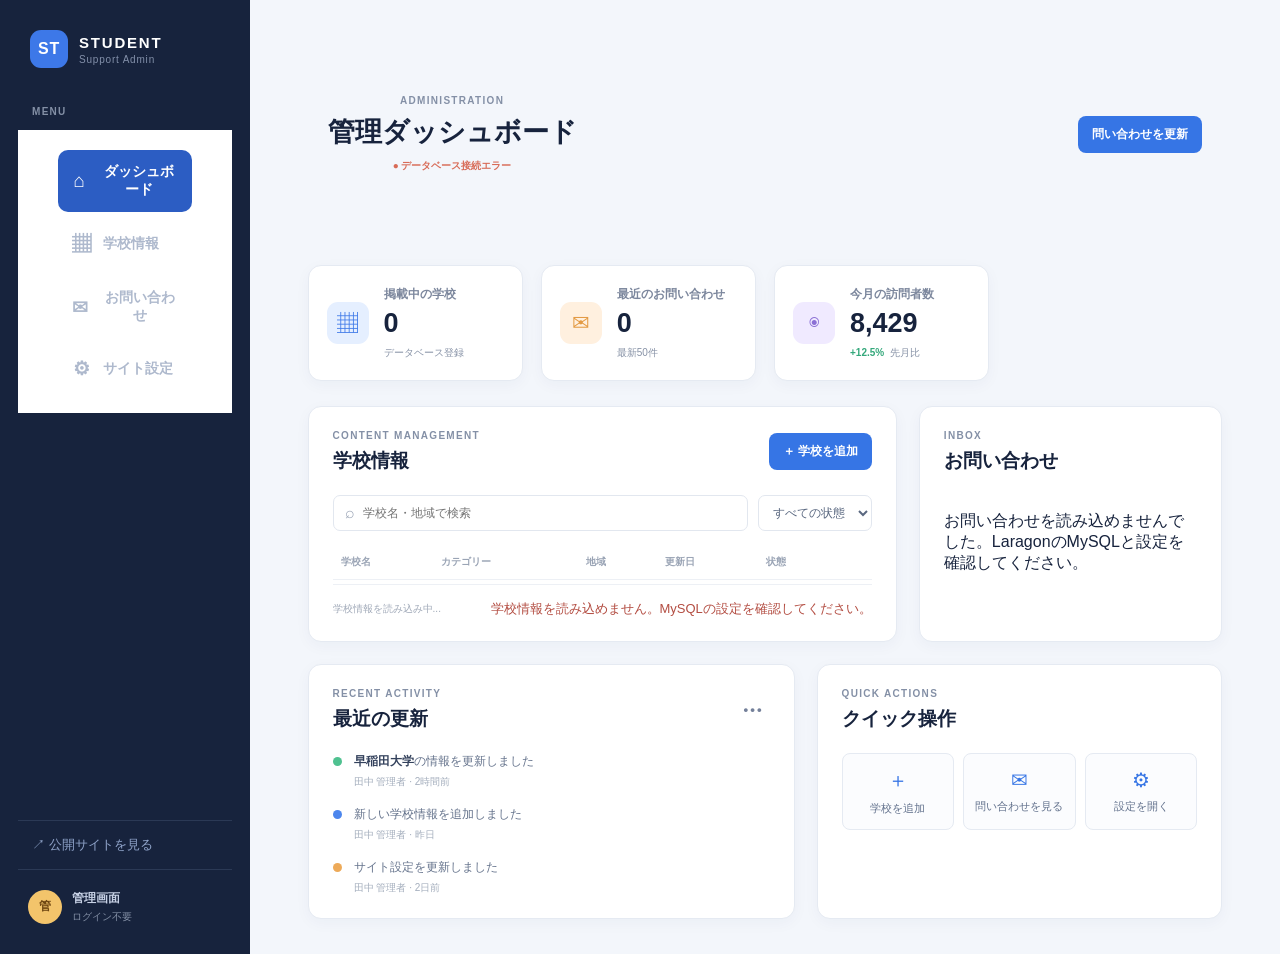
==== admin.html @ 2b529d3a "first commit" ====
<!DOCTYPE html>
<html lang="ja">
<head>
<meta charset="UTF-8">
<meta name="viewport" content="width=device-width, initial-scale=1.0">
<title>管理画面 | 留学生サポートサイト</title>
<link rel="stylesheet" href="style.css">
<link rel="stylesheet" href="admin-inbox.css">
</head>
<body class="admin-body">
<div class="admin-shell">
<aside class="admin-sidebar">
    <a class="admin-brand" href="index.html"><span class="admin-brand-mark">ST</span><span><strong>STUDENT</strong><small>Support Admin</small></span></a>
    <p class="admin-menu-label">MENU</p>
    <nav class="admin-menu" aria-label="管理メニュー">
        <a class="is-active" href="#dashboard"><span>⌂</span>ダッシュボード</a>
        <a href="#schools"><span>▦</span>学校情報</a>
        <a href="#messages"><span>✉</span>お問い合わせ</a>
        <a href="#settings"><span>⚙</span>サイト設定</a>
    </nav>
    <div class="admin-sidebar-bottom"><a href="index.html" class="admin-public-link">↗ 公開サイトを見る</a><div class="admin-user"><span class="admin-avatar">管</span><span><strong>管理画面</strong><small>ログイン不要</small></span></div></div>
</aside>
<main class="admin-main" id="dashboard">
    <header class="admin-topbar"><div><p class="admin-eyebrow">ADMINISTRATION</p><h1>管理ダッシュボード</h1><span id="connectionStatus" style="display:block;margin-top:9px;color:#a0a9b8;font-size:10px;font-weight:600">● データベース未接続</span></div><div class="admin-top-actions"><button id="refreshMessages" class="admin-primary-button" type="button">問い合わせを更新</button></div></header>
    <section class="admin-stats" aria-label="サイト概要">
        <article class="admin-stat-card"><span class="admin-stat-icon blue">▦</span><div><p>掲載中の学校</p><strong id="publishedSchoolCount">0</strong><small>データベース登録</small></div></article>
        <article class="admin-stat-card"><span class="admin-stat-icon orange">✉</span><div><p>最近のお問い合わせ</p><strong id="messageCount">0</strong><small>最新50件</small></div></article>
        <article class="admin-stat-card"><span class="admin-stat-icon purple">◉</span><div><p>今月の訪問者数</p><strong>8,429</strong><small><b>+12.5%</b> 先月比</small></div></article>
    </section>
    <section class="admin-content-grid">
        <article class="admin-panel admin-panel-wide" id="schools"><div class="admin-panel-heading"><div><p class="admin-eyebrow">CONTENT MANAGEMENT</p><h2>学校情報</h2></div><button id="addSchoolButton" class="admin-primary-button" type="button">＋ 学校を追加</button></div><div class="admin-toolbar"><label class="admin-search"><span>⌕</span><input id="schoolSearch" type="search" placeholder="学校名・地域で検索"></label><select id="schoolStatus" aria-label="公開状態"><option value="all">すべての状態</option><option value="published">公開中</option><option value="draft">下書き</option></select></div><div class="admin-table-wrap"><table class="admin-table"><thead><tr><th>学校名</th><th>カテゴリー</th><th>地域</th><th>更新日</th><th>状態</th><th></th></tr></thead><tbody id="schoolRows"></tbody></table></div><div class="admin-panel-footer"><span id="schoolRowsSummary">学校情報を読み込み中...</span><span id="schoolStatusMessage" role="status"></span></div></article>
        <article class="admin-panel" id="messages"><div class="admin-panel-heading"><div><p class="admin-eyebrow">INBOX</p><h2>お問い合わせ</h2></div></div><div id="adminMessages" class="admin-message-list" aria-live="polite"><p>読み込み中...</p></div></article>
    </section>
    <section class="admin-lower-grid"><article class="admin-panel"><div class="admin-panel-heading"><div><p class="admin-eyebrow">RECENT ACTIVITY</p><h2>最近の更新</h2></div><button class="admin-more" type="button" aria-label="最近の更新メニュー">•••</button></div><ul class="admin-activity-list"><li><span class="activity-dot green"></span><span><strong>早稲田大学</strong>の情報を更新しました<small>田中 管理者 · 2時間前</small></span></li><li><span class="activity-dot blue"></span><span>新しい学校情報を追加しました<small>田中 管理者 · 昨日</small></span></li><li><span class="activity-dot orange"></span><span>サイト設定を更新しました<small>田中 管理者 · 2日前</small></span></li></ul></article><article class="admin-panel admin-quick-panel" id="settings"><div class="admin-panel-heading"><div><p class="admin-eyebrow">QUICK ACTIONS</p><h2>クイック操作</h2></div></div><div class="admin-quick-actions"><button type="button" onclick="alert('学校情報の追加フォームを準備中です')"><span>＋</span>学校を追加</button><button type="button"><span>✉</span>問い合わせを見る</button><button type="button"><span>⚙</span>設定を開く</button></div></article></section>
</main>
</div>
<dialog id="schoolDialog" aria-labelledby="schoolDialogTitle">
    <form id="schoolForm" class="admin-school-form">
        <h2 id="schoolDialogTitle">学校を追加</h2>
        <input name="id" type="hidden">
        <label>学校名<input name="name" type="text" maxlength="200" required></label>
        <label>カテゴリー<select name="category" required><option value="大学">大学</option><option value="専門学校">専門学校</option></select></label>
        <label>地域<input name="region" type="text" maxlength="160" placeholder="例: 東京都新宿区" required></label>
        <label>公開状態<select name="status" required><option value="draft">下書き</option><option value="published">公開中</option></select></label>
        <p id="schoolFormStatus" role="status" aria-live="polite"></p>
        <div class="admin-school-form-actions"><button id="cancelSchoolButton" class="admin-school-cancel" type="button">キャンセル</button><button id="saveSchoolButton" class="admin-primary-button" type="submit">保存</button></div>
    </form>
</dialog>
<script>
const connectionStatus = document.getElementById('connectionStatus');
const schoolRows = document.getElementById('schoolRows');
const schoolDialog = document.getElementById('schoolDialog');
const schoolForm = document.getElementById('schoolForm');
const schoolFormStatus = document.getElementById('schoolFormStatus');
const searchInput = document.getElementById('schoolSearch');
const statusSelect = document.getElementById('schoolStatus');
let schools = [];

function formatSchoolDate(dateString) {
    return new Date(dateString.replace(' ', 'T')).toLocaleDateString('ja-JP');
}

function renderSchools() {
    const keyword = searchInput.value.trim().toLocaleLowerCase();
    const selectedStatus = statusSelect.value;
    const filteredSchools = schools.filter(school => {
        const matchesKeyword = `${school.name} ${school.category} ${school.region}`.toLocaleLowerCase().includes(keyword);
        return matchesKeyword && (selectedStatus === 'all' || school.status === selectedStatus);
    });

    schoolRows.replaceChildren();
    document.getElementById('publishedSchoolCount').textContent = schools.filter(school => school.status === 'published').length;
    document.getElementById('schoolRowsSummary').textContent = `全 ${schools.length} 件中 ${filteredSchools.length} 件を表示`;

    if (!filteredSchools.length) {
        const row = document.createElement('tr');
        const cell = document.createElement('td');
        cell.colSpan = 6;
        cell.textContent = schools.length ? '条件に一致する学校はありません。' : '学校情報がありません。「学校を追加」から登録してください。';
        row.append(cell);
        schoolRows.append(row);
        return;
    }

    filteredSchools.forEach(school => {
        const row = document.createElement('tr');
        const nameCell = document.createElement('td');
        const name = document.createElement('strong');
        name.textContent = school.name;
        const id = document.createElement('small');
        id.textContent = `ID: SCH-${String(school.id).padStart(4, '0')}`;
        nameCell.append(name, id);

        const categoryCell = document.createElement('td');
        categoryCell.textContent = school.category;
        const regionCell = document.createElement('td');
        regionCell.textContent = school.region;
        const updatedCell = document.createElement('td');
        updatedCell.textContent = formatSchoolDate(school.updated_at);
        const statusCell = document.createElement('td');
        const status = document.createElement('span');
        status.className = `admin-status ${school.status}`;
        status.textContent = school.status === 'published' ? '公開中' : '下書き';
        statusCell.append(status);

        const actionCell = document.createElement('td');
        const editButton = document.createElement('button');
        editButton.type = 'button';
        editButton.className = 'admin-school-edit';
        editButton.dataset.editSchool = school.id;
        editButton.textContent = '編集';
        editButton.setAttribute('aria-label', `${school.name}を編集`);
        actionCell.append(editButton);
        row.append(nameCell, categoryCell, regionCell, updatedCell, statusCell, actionCell);
        schoolRows.append(row);
    });
}

async function loadSchools() {
    document.getElementById('schoolStatusMessage').textContent = '';
    try {
        const response = await fetch('admin-schools.php', { cache: 'no-store' });
        const result = await response.json();
        if (!response.ok) throw new Error(result.error || '学校情報を読み込めませんでした');
        schools = result.schools;
        renderSchools();
        connectionStatus.textContent = '● データベース接続中';
        connectionStatus.style.color = '#2a9a6d';
    } catch (error) {
        document.getElementById('schoolStatusMessage').textContent = '学校情報を読み込めません。MySQLの設定を確認してください。';
        connectionStatus.textContent = '● データベース接続エラー';
        connectionStatus.style.color = '#d86b57';
    }
}

function openSchoolDialog(school = null) {
    schoolForm.reset();
    schoolForm.elements.id.value = school?.id ?? '';
    schoolForm.elements.name.value = school?.name ?? '';
    schoolForm.elements.category.value = school?.category ?? '大学';
    schoolForm.elements.region.value = school?.region ?? '';
    schoolForm.elements.status.value = school?.status ?? 'draft';
    document.getElementById('schoolDialogTitle').textContent = school ? '学校情報を編集' : '学校を追加';
    schoolFormStatus.textContent = '';
    schoolDialog.showModal();
    schoolForm.elements.name.focus();
}

document.getElementById('addSchoolButton').addEventListener('click', () => openSchoolDialog());
const quickAddSchoolButton = document.querySelector('.admin-quick-actions button');
quickAddSchoolButton.onclick = null;
quickAddSchoolButton.addEventListener('click', () => openSchoolDialog());
document.getElementById('cancelSchoolButton').addEventListener('click', () => schoolDialog.close());
schoolRows.addEventListener('click', event => {
    const editButton = event.target.closest('[data-edit-school]');
    if (!editButton) return;
    const school = schools.find(item => item.id === Number(editButton.dataset.editSchool));
    if (school) openSchoolDialog(school);
});
searchInput.addEventListener('input', renderSchools);
statusSelect.addEventListener('change', renderSchools);

schoolForm.addEventListener('submit', async event => {
    event.preventDefault();
    const saveButton = document.getElementById('saveSchoolButton');
    const formData = new FormData(schoolForm);
    const id = formData.get('id');
    const payload = Object.fromEntries(formData);
    delete payload.id;
    saveButton.disabled = true;
    schoolFormStatus.textContent = '保存中...';

    try {
        const response = await fetch(id ? `admin-schools.php?id=${encodeURIComponent(id)}` : 'admin-schools.php', {
            method: id ? 'PUT' : 'POST',
            headers: { 'Content-Type': 'application/json', Accept: 'application/json' },
            body: JSON.stringify(payload)
        });
        const result = await response.json();
        if (!response.ok) throw new Error(result.error || '保存できませんでした');
        schoolDialog.close();
        await loadSchools();
    } catch (error) {
        schoolFormStatus.textContent = error.message || '保存に失敗しました。入力内容を確認してください。';
    } finally {
        saveButton.disabled = false;
    }
});

async function loadMessages() {
    const messagesList = document.getElementById('adminMessages');
    messagesList.replaceChildren();
    const loading = document.createElement('p');
    loading.textContent = '読み込み中...';
    messagesList.append(loading);

    try {
        const response = await fetch('admin-messages.php', { headers: { Accept: 'application/json' }, cache: 'no-store' });
        const result = await response.json();
        if (!response.ok) throw new Error(result.error || '読み込みに失敗しました');
        const data = result.messages;
        connectionStatus.textContent = '● データベース接続中';
        connectionStatus.style.color = '#2a9a6d';
        document.getElementById('messageCount').textContent = data.length;
        messagesList.replaceChildren();
        if (!data.length) {
            const emptyMessage = document.createElement('p');
            emptyMessage.textContent = 'お問い合わせはまだありません。';
            messagesList.append(emptyMessage);
            return;
        }

        data.forEach(message => {
            const entry = document.createElement('article');
            entry.className = 'admin-inbox-entry';
            const heading = document.createElement('div');
            heading.className = 'admin-inbox-heading';
            const sender = document.createElement('strong');
            sender.textContent = message.name;
            const timestamp = document.createElement('time');
            timestamp.dateTime = message.created_at;
            timestamp.textContent = new Date(message.created_at).toLocaleString('ja-JP');
            const email = document.createElement('p');
            email.className = 'admin-inbox-email';
            email.textContent = message.email;
            const body = document.createElement('p');
            body.className = 'admin-inbox-body';
            body.textContent = message.message;
            heading.append(sender, timestamp);
            entry.append(heading, email, body);
            messagesList.append(entry);
        });
    } catch (error) {
        connectionStatus.textContent = '● データベース接続エラー';
        connectionStatus.style.color = '#d86b57';
        const errorMessage = document.createElement('p');
        errorMessage.textContent = 'お問い合わせを読み込めませんでした。LaragonのMySQLと設定を確認してください。';
        messagesList.replaceChildren();
        messagesList.append(errorMessage);
    }
}

async function initializeDashboard() {
    await loadMessages();
}

document.getElementById('refreshMessages').addEventListener('click', loadMessages);
initializeDashboard();

loadSchools();
</script>
</body>
</html>
---- style.css ----
/* ===== BODY ===== */

body{
    margin:0;
    font-family:'Segoe UI',sans-serif;

    background:linear-gradient(
        135deg,
        #2563eb,
        #22c55e
    );

    min-height:100vh;
}

/* ===== HEADER ===== */

header{
    text-align:center;
    padding:60px 20px;
    color:white;
}

header h1{
    font-size:55px;
    margin:0;
}

/* ===== NAV ===== */

nav{
    background:white;
    padding:20px;
    text-align:center;
}

nav a{
    color:#2563eb;
    text-decoration:none;
    margin:0 20px;
    font-size:22px;
    font-weight:bold;
}

/* ===== CONTAINER ===== */

.container{

    width:90%;

    margin:auto;

    padding:50px 0;

    display:grid;

    grid-template-columns:
    repeat(auto-fit,minmax(320px,1fr));

    gap:30px;
}

/* ===== CARD ===== */

.card{

    background:rgba(255,255,255,0.95);

    border-radius:25px;

    padding:30px;

    box-shadow:
    0 10px 30px rgba(0,0,0,0.15);

    transition:0.4s;

    animation:show 0.8s ease;
}

/* hover */

.card:hover{

    transform:
    translateY(-10px)
    scale(1.03);
}

/* ===== TITLE ===== */

.card h2{

    color:#2563eb;

    font-size:30px;

    margin-bottom:15px;
}

/* ===== TEXT ===== */

.card p{

    font-size:18px;

    color:#555;

    line-height:1.7;
}

/* ===== BUTTON ===== */

.btn{

    display:inline-block;

    margin-top:20px;

    padding:14px 24px;

    background:linear-gradient(
        to right,
        #2563eb,
        #22c55e
    );

    color:white;

    text-decoration:none;

    border-radius:12px;

    font-weight:bold;

    transition:0.3s;
}

.btn:hover{

    transform:scale(1.08);
}

/* ===== ANIMATION ===== */

@keyframes show{

    from{

        opacity:0;

        transform:translateY(40px);
    }

    to{

        opacity:1;

        transform:translateY(0);
    }
}

/* ===== MOBILE ===== */

@media(max-width:768px){

    header h1{
        font-size:38px;
    }

    nav a{

        display:block;

        margin:10px 0;
    }
}

/* ===== ADMIN ===== */
.admin-body{background:#f3f6fb;color:#17233d;font-family:'Segoe UI',sans-serif;}
.admin-shell{display:flex;min-height:100vh;}.admin-sidebar{width:250px;background:#17233d;color:#c7d1e5;display:flex;flex-direction:column;padding:30px 18px;box-sizing:border-box;flex-shrink:0;}.admin-brand{display:flex;align-items:center;gap:11px;color:#fff;text-decoration:none;padding:0 12px 38px;letter-spacing:.05em;}.admin-brand strong{display:block;font-size:15px;letter-spacing:.12em;}.admin-brand small{display:block;color:#8390aa;font-size:10px;letter-spacing:.08em;margin-top:3px;}.admin-brand-mark{display:grid;place-items:center;width:38px;height:38px;border-radius:11px;background:#3d78e8;font-weight:800;font-size:16px;}.admin-menu-label,.admin-eyebrow{color:#8490a6;font-size:10px;font-weight:700;letter-spacing:.13em;margin:0;}.admin-menu-label{padding:0 14px 13px;}.admin-menu{display:grid;gap:6px;}.admin-menu a{display:flex;align-items:center;gap:13px;padding:13px 14px;border-radius:10px;color:#aeb9cd;text-decoration:none;font-size:14px;transition:.2s;}.admin-menu a span{width:18px;font-size:19px;text-align:center;}.admin-menu a:hover,.admin-menu a.is-active{background:#2c5dc3;color:#fff;}.admin-sidebar-bottom{margin-top:auto;}.admin-public-link{display:block;padding:15px 14px;color:#8fa3c9;text-decoration:none;font-size:13px;border-top:1px solid #2b3955;}.admin-user{display:flex;align-items:center;gap:10px;padding:20px 10px 0;border-top:1px solid #2b3955;font-size:12px;}.admin-user strong,.admin-user small{display:block;}.admin-user small{color:#8490a6;margin-top:3px;}.admin-avatar{display:grid;place-items:center;width:34px;height:34px;border-radius:50%;background:#f3c46b;color:#6f4713;font-weight:700;}.admin-main{width:calc(100% - 250px);max-width:1500px;margin:0 auto;padding:35px 4.5%;box-sizing:border-box;}.admin-topbar{display:flex;justify-content:space-between;align-items:center;gap:20px;margin-bottom:32px;}.admin-topbar h1{font-size:27px;margin:8px 0 0;color:#17233d;}.admin-top-actions{display:flex;align-items:center;gap:18px;}.admin-icon-button,.admin-profile-button,.admin-more{border:0;background:transparent;color:#74809a;cursor:pointer;}.admin-icon-button{position:relative;font-size:21px;}.admin-icon-button i{position:absolute;width:6px;height:6px;background:#ef755f;border-radius:50%;right:-1px;top:1px;}.admin-profile-button{display:flex;align-items:center;gap:9px;font-size:13px;color:#40506c;}.admin-profile-button b{font-size:16px;font-weight:400;margin-left:4px;}.admin-avatar-small{width:32px;height:32px;}.admin-stats{display:grid;grid-template-columns:repeat(4,1fr);gap:18px;margin-bottom:25px;}.admin-stat-card,.admin-panel{background:#fff;border:1px solid #e5eaf2;border-radius:13px;box-shadow:0 4px 15px rgba(36,57,92,.04);}.admin-stat-card{display:flex;align-items:center;gap:15px;padding:20px 18px;}.admin-stat-card p{margin:0 0 6px;color:#7c879d;font-size:12px;font-weight:600;}.admin-stat-card strong{display:block;color:#17233d;font-size:27px;line-height:1.1;}.admin-stat-card small{display:block;color:#8792a6;font-size:10px;margin-top:7px;}.admin-stat-card small b{color:#34a87b;margin-right:3px;}.admin-stat-icon{display:grid;place-items:center;width:42px;height:42px;border-radius:11px;font-size:21px;}.admin-stat-icon.blue{background:#e5efff;color:#3d78e8;}.admin-stat-icon.green{background:#e1f7ed;color:#39a577;}.admin-stat-icon.orange{background:#fff0df;color:#e39a43;}.admin-stat-icon.purple{background:#f0eaff;color:#8b70d5;}.warning-text{color:#df8b48!important;}.admin-content-grid{display:grid;grid-template-columns:minmax(0,1.65fr) minmax(300px,.85fr);gap:22px;margin-bottom:22px;}.admin-lower-grid{display:grid;grid-template-columns:1.2fr 1fr;gap:22px;}.admin-panel{padding:23px 24px;}.admin-panel-heading{display:flex;align-items:center;justify-content:space-between;gap:15px;margin-bottom:21px;}.admin-panel h2{font-size:19px;margin:7px 0 0;color:#17233d;}.admin-primary-button{border:0;border-radius:8px;background:#3675e5;color:#fff;padding:10px 14px;font-size:12px;font-weight:700;cursor:pointer;}.admin-primary-button:hover{background:#285fc9;}.admin-text-link{color:#3675e5;text-decoration:none;font-size:12px;font-weight:700;white-space:nowrap;}.admin-toolbar{display:flex;gap:10px;margin-bottom:14px;}.admin-search{display:flex;align-items:center;gap:8px;flex:1;border:1px solid #e2e7ef;border-radius:7px;padding:0 11px;color:#9aa4b5;}.admin-search input{width:100%;border:0;outline:0;padding:10px 0;font:inherit;font-size:12px;color:#33415c;}.admin-toolbar select{border:1px solid #e2e7ef;border-radius:7px;color:#5a6880;background:#fff;padding:0 10px;font-size:12px;}.admin-table-wrap{overflow-x:auto;}.admin-table{width:100%;border-collapse:collapse;text-align:left;white-space:nowrap;}.admin-table th{padding:10px 8px;border-bottom:1px solid #edf0f5;color:#9aa4b5;font-size:10px;font-weight:600;}.admin-table td{padding:13px 8px;border-bottom:1px solid #f0f2f6;color:#74809a;font-size:11px;}.admin-table tr:last-child td{border-bottom:0;}.admin-table td strong,.admin-table td small{display:block;}.admin-table td strong{color:#33415c;font-size:12px;}.admin-table td small{color:#a5adbb;font-size:9px;margin-top:4px;}.admin-status{display:inline-block;padding:5px 8px;border-radius:20px;font-size:10px;font-weight:700;}.admin-status.published{background:#e4f7ed;color:#2a9a6d;}.admin-status.draft{background:#fff2df;color:#db923d;}.admin-panel-footer{display:flex;justify-content:space-between;align-items:center;border-top:1px solid #edf0f5;padding-top:15px;margin-top:4px;color:#a0a9b8;font-size:10px;}.admin-page-button{border:0;background:transparent;color:#7d899d;border-radius:5px;width:25px;height:25px;cursor:pointer;}.admin-page-button.is-current{background:#eaf1ff;color:#3675e5;font-weight:700;}.admin-message-list{display:grid;gap:4px;}.admin-message{position:relative;display:flex;align-items:center;gap:11px;width:100%;padding:12px 0;border:0;border-bottom:1px solid #f0f2f6;background:transparent;text-align:left;cursor:pointer;}.admin-message:last-child{border-bottom:0;}.admin-message-avatar{display:grid;place-items:center;width:34px;height:34px;border-radius:50%;font-size:10px;font-weight:700;flex-shrink:0;}.admin-message-avatar.coral{background:#ffe4de;color:#d16a55;}.admin-message-avatar.teal{background:#dff5f1;color:#349587;}.admin-message-avatar.gold{background:#fff0cd;color:#ba8b2d;}.admin-message strong,.admin-message small,.admin-message time{display:block;}.admin-message strong{color:#33415c;font-size:12px;}.admin-message small{color:#7f8a9d;font-size:10px;overflow:hidden;text-overflow:ellipsis;max-width:200px;margin:4px 0;}.admin-message time{color:#b1b8c4;font-size:9px;}.admin-message i{width:6px;height:6px;background:#ee765f;border-radius:50%;margin-left:auto;}.admin-message i.read{background:#dfe4eb;}.admin-activity-list{list-style:none;padding:0;margin:0;display:grid;gap:17px;}.admin-activity-list li{display:flex;gap:12px;align-items:flex-start;color:#65738c;font-size:12px;}.admin-activity-list strong{color:#33415c;}.admin-activity-list small{display:block;color:#a3adbc;font-size:10px;margin-top:5px;}.activity-dot{width:9px;height:9px;border-radius:50%;margin-top:4px;flex-shrink:0;}.activity-dot.green{background:#4fc190;}.activity-dot.blue{background:#4c86ed;}.activity-dot.orange{background:#edaa59;}.admin-quick-actions{display:grid;grid-template-columns:repeat(3,1fr);gap:9px;}.admin-quick-actions button{border:1px solid #e5eaf2;background:#fbfcfe;border-radius:8px;color:#63728d;padding:13px 7px;font-size:11px;cursor:pointer;}.admin-quick-actions button:hover{border-color:#8db0f3;color:#3675e5;background:#f4f7ff;}.admin-quick-actions span{display:block;color:#3675e5;font-size:20px;margin-bottom:7px;}.admin-more{font-weight:700;letter-spacing:2px;}@media(max-width:1000px){.admin-stats{grid-template-columns:repeat(2,1fr);}.admin-content-grid,.admin-lower-grid{grid-template-columns:1fr;}}@media(max-width:680px){.admin-sidebar{width:68px;padding:25px 9px;}.admin-brand{padding:0 5px 35px;}.admin-brand>span:last-child,.admin-menu-label,.admin-menu a:not(.is-active)::after,.admin-menu a{font-size:0;}.admin-menu a{justify-content:center;padding:13px 5px;}.admin-menu a span{font-size:19px;}.admin-sidebar-bottom{display:none;}.admin-main{width:calc(100% - 68px);padding:25px 16px;}.admin-topbar{align-items:flex-start;}.admin-topbar h1{font-size:21px;}.admin-eyebrow{font-size:9px;}.admin-profile-button span:not(.admin-avatar){display:none;}.admin-stats{gap:10px;}.admin-stat-card{padding:13px 10px;gap:9px;}.admin-stat-icon{width:34px;height:34px;font-size:17px;}.admin-stat-card p{font-size:10px;}.admin-stat-card strong{font-size:21px;}.admin-stat-card small{font-size:9px;}.admin-panel{padding:18px 14px;}.admin-panel-heading{align-items:flex-start;}.admin-table th:nth-child(3),.admin-table td:nth-child(3),.admin-table th:nth-child(4),.admin-table td:nth-child(4){display:none;}.admin-quick-actions{grid-template-columns:1fr;}}
---- admin-inbox.css ----
.admin-inbox-entry {
    padding: 15px 0;
    border-bottom: 1px solid #e8ecf2;
}

.admin-inbox-entry:first-child {
    padding-top: 0;
}

.admin-inbox-heading {
    display: flex;
    flex-wrap: wrap;
    justify-content: space-between;
    gap: 6px 12px;
    color: #263550;
}

.admin-inbox-heading time,
.admin-inbox-email {
    color: #78849a;
    font-size: 12px;
}

.admin-inbox-email,
.admin-inbox-body {
    overflow-wrap: anywhere;
}

.admin-inbox-body {
    margin: 9px 0 0;
    white-space: pre-wrap;
    color: #35425a;
    font-size: 13px;
    line-height: 1.6;
}

#schoolDialog {
    width: min(480px, calc(100vw - 32px));
    max-height: calc(100vh - 32px);
    padding: 0;
    border: 0;
    border-radius: 8px;
    color: #17233d;
    box-shadow: 0 20px 70px #17233d33;
}

#schoolDialog::backdrop {
    background: #17233d80;
}

.admin-school-form {
    display: grid;
    gap: 16px;
    padding: 26px;
}

.admin-school-form h2 {
    margin: 0 0 4px;
    font-size: 21px;
}

.admin-school-form label {
    display: grid;
    gap: 7px;
    color: #526079;
    font-size: 13px;
}

.admin-school-form input,
.admin-school-form select {
    width: 100%;
    box-sizing: border-box;
    padding: 11px 12px;
    border: 1px solid #d8deea;
    border-radius: 5px;
    background: #fff;
    color: #17233d;
    font: inherit;
}

.admin-school-form-actions {
    display: flex;
    justify-content: flex-end;
    gap: 10px;
}

.admin-school-cancel,
.admin-school-edit {
    padding: 9px 12px;
    border: 1px solid #d8deea;
    border-radius: 5px;
    background: #fff;
    color: #40506b;
    cursor: pointer;
    font: inherit;
}

.admin-school-edit {
    padding: 6px 9px;
    font-size: 12px;
}

#schoolFormStatus,
#schoolStatusMessage {
    color: #b34d42;
    font-size: 13px;
}
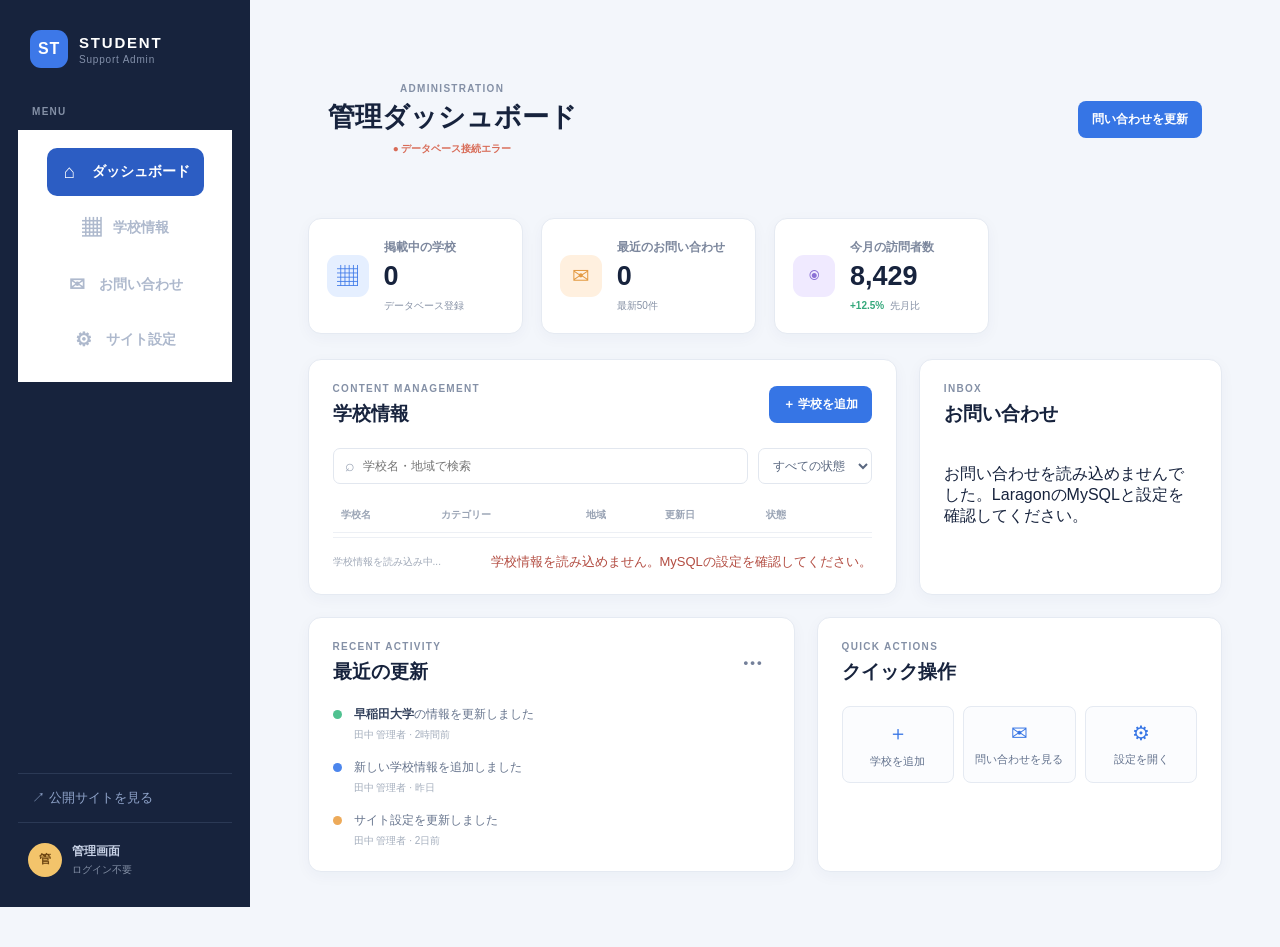
==== commit 8b320f82: "Update university and school listings Co-authored-by: Copilot <223556219+Copilot@users.noreply.githu" ====
--- a/admin.html
+++ b/admin.html
@@ -41,6 +41,15 @@
         <label>学校名<input name="name" type="text" maxlength="200" required></label>
         <label>カテゴリー<select name="category" required><option value="大学">大学</option><option value="専門学校">専門学校</option></select></label>
         <label>地域<input name="region" type="text" maxlength="160" placeholder="例: 東京都新宿区" required></label>
+        <fieldset class="admin-school-details">
+            <legend>学校の詳細情報（公開ページに表示）</legend>
+            <label>紹介文<input name="description" type="text" maxlength="500" placeholder="例: 日本トップレベル大学"></label>
+            <label>日本語要件<input name="jlpt_requirement" type="text" maxlength="120" placeholder="例: N1推奨"></label>
+            <label>EJU要件<input name="eju_requirement" type="text" maxlength="160" placeholder="例: EJU高得点必要"></label>
+            <label>英語要件<input name="english_requirement" type="text" maxlength="160" placeholder="例: 英語力必要"></label>
+            <label>学費<input name="tuition" type="text" maxlength="160" placeholder="例: 約54万円"></label>
+            <label>公式サイト<input name="website_url" type="url" maxlength="2048" placeholder="https://example.ac.jp/"></label>
+        </fieldset>
         <label>公開状態<select name="status" required><option value="draft">下書き</option><option value="published">公開中</option></select></label>
         <p id="schoolFormStatus" role="status" aria-live="polite"></p>
         <div class="admin-school-form-actions"><button id="cancelSchoolButton" class="admin-school-cancel" type="button">キャンセル</button><button id="saveSchoolButton" class="admin-primary-button" type="submit">保存</button></div>
@@ -139,6 +148,12 @@
     schoolForm.elements.name.value = school?.name ?? '';
     schoolForm.elements.category.value = school?.category ?? '大学';
     schoolForm.elements.region.value = school?.region ?? '';
+    schoolForm.elements.description.value = school?.description ?? '';
+    schoolForm.elements.jlpt_requirement.value = school?.jlpt_requirement ?? '';
+    schoolForm.elements.eju_requirement.value = school?.eju_requirement ?? '';
+    schoolForm.elements.english_requirement.value = school?.english_requirement ?? '';
+    schoolForm.elements.tuition.value = school?.tuition ?? '';
+    schoolForm.elements.website_url.value = school?.website_url ?? '';
     schoolForm.elements.status.value = school?.status ?? 'draft';
     document.getElementById('schoolDialogTitle').textContent = school ? '学校情報を編集' : '学校を追加';
     schoolFormStatus.textContent = '';
--- a/style.css
+++ b/style.css
@@ -1,4 +1,8 @@
 /* ===== BODY ===== */
+
+*, *::before, *::after {
+    box-sizing: border-box;
+}
 
 body{
     margin:0;
@@ -11,44 +15,85 @@
     );
 
     min-height:100vh;
+    padding-bottom:40px;
 }
 
 /* ===== HEADER ===== */
 
 header{
     text-align:center;
-    padding:60px 20px;
+    padding:48px 20px 30px;
     color:white;
 }
 
 header h1{
     font-size:55px;
     margin:0;
+    line-height:1.15;
 }
 
 /* ===== NAV ===== */
 
 nav{
     background:white;
-    padding:20px;
+    padding:18px 20px;
     text-align:center;
+    display:flex;
+    justify-content:center;
+    flex-wrap:wrap;
+    gap:10px 18px;
 }
 
 nav a{
     color:#2563eb;
     text-decoration:none;
-    margin:0 20px;
     font-size:22px;
     font-weight:bold;
+    display:inline-flex;
+    align-items:center;
+    justify-content:center;
+    padding:6px 10px;
+    border-radius:10px;
+    transition:background 0.2s ease, transform 0.2s ease;
+}
+
+nav a:hover{
+    background:#eff6ff;
+    transform:translateY(-1px);
+}
+
+.lang-switcher {
+    display:flex;
+    justify-content:center;
+    gap:10px;
+    margin-bottom:18px;
+}
+
+.lang-btn {
+    border:1px solid rgba(255,255,255,0.7);
+    background:rgba(255,255,255,0.12);
+    color:#fff;
+    padding:8px 14px;
+    border-radius:999px;
+    cursor:pointer;
+    font-size:14px;
+    font-weight:700;
+    transition:0.2s ease;
+}
+
+.lang-btn:hover,
+.lang-btn.is-active {
+    background:#fff;
+    color:#2563eb;
 }
 
 /* ===== CONTAINER ===== */
 
 .container{
 
-    width:90%;
-
-    margin:auto;
+    width:min(90%, 1200px);
+
+    margin:0 auto;
 
     padding:50px 0;
 
@@ -76,6 +121,7 @@
     transition:0.4s;
 
     animation:show 0.8s ease;
+    min-height:100%;
 }
 
 /* hover */
@@ -113,7 +159,9 @@
 
 .btn{
 
-    display:inline-block;
+    display:inline-flex;
+    align-items:center;
+    justify-content:center;
 
     margin-top:20px;
 
@@ -141,6 +189,71 @@
     transform:scale(1.08);
 }
 
+.chat-card {
+    max-width: 900px;
+    margin: 0 auto;
+}
+
+.chat-box {
+    background: #f8fafc;
+    border: 1px solid #dbeafe;
+    border-radius: 16px;
+    padding: 18px;
+    min-height: 180px;
+    max-height: 260px;
+    overflow-y: auto;
+    margin-top: 18px;
+    display: flex;
+    flex-direction: column;
+    gap: 12px;
+}
+
+.chat-message {
+    max-width: 80%;
+    padding: 12px 14px;
+    border-radius: 14px;
+    line-height: 1.6;
+    font-size: 16px;
+}
+
+.chat-message.bot {
+    background: #e0f2fe;
+    color: #0f172a;
+    align-self: flex-start;
+}
+
+.chat-message.user {
+    background: #dbeafe;
+    color: #1e3a8a;
+    align-self: flex-end;
+}
+
+.chat-input-wrap {
+    display: flex;
+    gap: 12px;
+    margin-top: 16px;
+}
+
+.chat-input-wrap input {
+    flex: 1;
+    border: 1px solid #cbd5e1;
+    border-radius: 12px;
+    padding: 14px 16px;
+    font-size: 16px;
+    outline: none;
+}
+
+.chat-input-wrap button {
+    background: linear-gradient(to right, #2563eb, #22c55e);
+    color: white;
+    border: none;
+    border-radius: 12px;
+    padding: 14px 22px;
+    font-size: 16px;
+    font-weight: bold;
+    cursor: pointer;
+}
+
 /* ===== ANIMATION ===== */
 
 @keyframes show{
@@ -168,12 +281,170 @@
         font-size:38px;
     }
 
+    nav{
+        padding:14px 12px;
+    }
+
     nav a{
+        font-size:18px;
 
         display:block;
 
         margin:10px 0;
     }
+}
+
+/* ===== JOB LISTINGS ===== */
+.jobs-page{width:min(1100px,92%);margin:0 auto;padding:42px 0 60px;}
+.jobs-intro{max-width:720px;margin:0 auto 30px;color:#fff;text-align:center;}
+.jobs-intro .jobs-eyebrow{margin:0 0 8px;font-size:12px;font-weight:700;letter-spacing:.12em;}
+.jobs-intro h2{margin:0 0 12px;font-size:30px;}
+.jobs-intro>p:last-child{margin:0;font-size:16px;line-height:1.7;}
+.jobs-grid{display:grid;grid-template-columns:repeat(auto-fit,minmax(min(100%,390px),1fr));gap:20px;}
+.job-card{display:flex;flex-direction:column;padding:24px;background:#fff;border-radius:8px;box-shadow:0 8px 24px rgba(0,0,0,.12);animation:show .6s ease both;}
+.job-card-heading{display:flex;align-items:center;gap:14px;padding-bottom:18px;border-bottom:1px solid #e5eaf0;}
+.job-icon{display:grid;place-items:center;flex:0 0 52px;height:52px;border-radius:8px;background:#edf5ff;font-size:27px;}
+.job-category{margin:0 0 4px;color:#16814c;font-size:13px;font-weight:700;}
+.job-card h3{margin:0;color:#17365b;font-size:23px;}
+.job-details{display:grid;grid-template-columns:repeat(2,minmax(0,1fr));gap:0 18px;margin:10px 0 0;}
+.job-details>div{padding:12px 0;border-bottom:1px solid #edf0f4;}
+.job-details dt{margin-bottom:4px;color:#657386;font-size:12px;font-weight:700;}
+.job-details dd{margin:0;color:#202b38;font-size:15px;font-weight:600;line-height:1.5;}
+.job-details .job-description{grid-column:1/-1;}
+.job-details .job-description dd{font-weight:400;}
+.job-student-note{margin:16px 0 0;color:#16814c;font-size:14px;font-weight:700;}
+.job-apply-link{display:flex;justify-content:space-between;align-items:center;gap:12px;margin-top:16px;padding:13px 16px;border-radius:6px;background:#1769aa;color:#fff;text-decoration:none;font-weight:700;transition:background .2s ease;}
+.job-apply-link:hover{background:#125184;}
+.job-apply-link span{font-size:20px;}
+.work-permission-note{margin-top:26px;padding:20px 22px;border-left:4px solid #e2a72e;background:#fff;color:#344253;}
+.work-permission-note h2{margin:0 0 8px;color:#17365b;font-size:18px;}
+.work-permission-note ul{display:grid;gap:8px;margin:14px 0;padding-left:22px;font-size:14px;line-height:1.7;}
+.work-permission-note li::marker{color:#16814c;}
+.work-permission-note p{margin:10px 0 0;font-size:14px;line-height:1.8;}
+@media(max-width:520px){
+    .jobs-page{padding-top:30px;}
+    .jobs-intro h2{font-size:25px;}
+    .job-card{padding:19px;}
+    .job-details{column-gap:12px;}
+    .job-details dd{font-size:14px;}
+}
+
+/* ===== TRANSPORTATION ===== */
+.transport-page{width:min(1100px,92%);margin:0 auto;padding:42px 0 60px;}
+.transport-intro{max-width:760px;margin:0 auto 30px;color:#fff;text-align:center;}
+.transport-eyebrow{margin:0 0 8px;color:#4dd39b;font-size:12px;font-weight:700;letter-spacing:.12em;}
+.transport-intro .transport-eyebrow{color:#e1fff2;}
+.transport-intro h2{margin:0 0 12px;font-size:30px;}
+.transport-intro>p:last-child,.route-search>div>p:last-child{margin:0;font-size:15px;line-height:1.7;}
+.transport-grid{display:grid;grid-template-columns:repeat(auto-fit,minmax(min(100%,300px),1fr));gap:16px;}
+.transport-card{display:flex;flex-direction:column;padding:22px;background:#fff;border-top:4px solid #26a879;border-radius:6px;box-shadow:0 8px 24px rgba(0,0,0,.12);animation:show .6s ease both;}
+.transport-icon{font-size:27px;}
+.transport-card h3{margin:10px 0 8px;color:#17365b;font-size:21px;}
+.transport-card p{margin:0 0 16px;color:#4d5a68;font-size:14px;line-height:1.75;}
+.transport-card>a,.transport-link-row a,.official-transport-guide>a{margin-top:auto;color:#126b50;font-size:14px;font-weight:700;text-decoration:none;line-height:1.6;}
+.transport-card>a:hover,.transport-link-row a:hover,.official-transport-guide>a:hover{text-decoration:underline;}
+.transport-link-row{display:flex;flex-wrap:wrap;gap:8px 18px;margin-top:auto;}
+.route-search{display:grid;grid-template-columns:minmax(0,1fr) minmax(300px,1.1fr);align-items:center;gap:28px;margin-top:28px;padding:26px;background:#fff;border-radius:6px;box-shadow:0 8px 24px rgba(0,0,0,.12);}
+.route-search h2{margin:0 0 8px;color:#17365b;font-size:24px;}
+.route-search form{display:grid;grid-template-columns:1fr 1fr;gap:10px 12px;align-items:end;}
+.route-search label{color:#344253;font-size:13px;font-weight:700;}
+.route-search select{width:100%;min-width:0;padding:11px 12px;border:1px solid #c8d2dc;border-radius:4px;background:#fff;color:#202b38;font:inherit;}
+.route-search button{grid-column:1/-1;display:flex;justify-content:space-between;align-items:center;gap:12px;margin-top:4px;padding:13px 16px;border:0;border-radius:4px;background:#1769aa;color:#fff;font:inherit;font-weight:700;cursor:pointer;}
+.route-search button:hover{background:#125184;}
+.route-search button span{font-size:18px;}
+.official-transport-guide{margin-top:20px;padding:20px 22px;border-left:4px solid #e2a72e;background:#fff;color:#344253;}
+.official-transport-guide h2{margin:0 0 8px;color:#17365b;font-size:18px;}
+.official-transport-guide p{margin:0 0 10px;font-size:14px;line-height:1.8;}
+@media(max-width:700px){
+    .transport-page{padding-top:30px;}
+    .transport-intro h2{font-size:25px;}
+    .route-search{grid-template-columns:1fr;gap:20px;padding:20px;}
+}
+
+/* ===== HOSPITAL INFORMATION ===== */
+.hospital-page{width:min(1100px,92%);margin:0 auto;padding:42px 0 60px;}
+.hospital-intro{max-width:760px;margin:0 auto 30px;color:#fff;text-align:center;}
+.hospital-eyebrow{margin:0 0 8px;color:#e1fff2;font-size:12px;font-weight:700;letter-spacing:.12em;}
+.hospital-intro h2{margin:0 0 12px;font-size:30px;}
+.hospital-intro>p:last-child{margin:0;font-size:15px;line-height:1.7;}
+.hospital-grid{display:grid;grid-template-columns:repeat(auto-fit,minmax(min(100%,310px),1fr));gap:16px;}
+.hospital-card{display:flex;flex-direction:column;padding:22px;background:#fff;border-top:4px solid #26a879;border-radius:6px;box-shadow:0 8px 24px rgba(0,0,0,.12);animation:show .6s ease both;}
+.hospital-icon{font-size:27px;}
+.hospital-card h3{margin:10px 0 8px;color:#17365b;font-size:21px;}
+.hospital-card p{margin:0 0 14px;color:#4d5a68;font-size:14px;line-height:1.75;}
+.hospital-card>a,.hospital-links a{margin-top:auto;color:#126b50;font-size:14px;font-weight:700;text-decoration:none;line-height:1.6;}
+.hospital-card>a:hover,.hospital-links a:hover{text-decoration:underline;}
+.hospital-links{display:flex;flex-direction:column;gap:8px;margin-top:auto;}
+.hospital-update-note{margin:14px 0 0!important;padding-top:10px;border-top:1px solid #e5eaf0;color:#657386!important;font-size:12px!important;}
+.hospital-language-list{display:flex;flex-wrap:wrap;gap:6px;margin:0 0 14px;padding:0;list-style:none;}
+.hospital-language-list li{padding:4px 8px;border-radius:4px;background:#edf5ff;color:#24506d;font-size:12px;font-weight:600;}
+.hospital-emergency{border-top-color:#d6584f;}
+.hospital-emergency-call{color:#bd352d!important;}
+.hospital-reminder{margin-top:20px;padding:20px 22px;border-left:4px solid #e2a72e;background:#fff;color:#344253;}
+.hospital-reminder h2{margin:0 0 8px;color:#17365b;font-size:18px;}
+.hospital-reminder p{margin:0;font-size:14px;line-height:1.8;}
+@media(max-width:700px){
+    .hospital-page{padding-top:30px;}
+    .hospital-intro h2{font-size:25px;}
+}
+
+/* ===== HOUSING SEARCH ===== */
+.house-page{width:min(1100px,92%);margin:0 auto;padding:42px 0 60px;}
+.house-intro{max-width:760px;margin:0 auto 28px;color:#fff;text-align:center;}
+.house-eyebrow{margin:0 0 8px;color:#e1fff2;font-size:12px;font-weight:700;letter-spacing:.12em;}
+.house-intro h2{margin:0 0 10px;font-size:29px;}
+.house-intro>p:last-child{margin:0;font-size:15px;line-height:1.7;}
+.house-search{padding:24px;background:#fff;border-radius:6px;box-shadow:0 8px 24px rgba(0,0,0,.12);}
+.house-search h2,.house-results h2,.house-tips h2,.house-warning h2{margin:0;color:#17365b;font-size:21px;}
+.house-filter-grid{display:grid;grid-template-columns:repeat(4,minmax(0,1fr));gap:14px;margin-top:18px;}
+.house-filter-grid label{display:grid;gap:7px;color:#344253;font-size:14px;font-weight:700;}
+.house-filter-grid select{width:100%;min-width:0;padding:11px 12px;border:1px solid #c8d2dc;border-radius:4px;background:#fff;color:#202b38;font:inherit;font-weight:400;}
+.house-search-actions{display:flex;justify-content:flex-end;align-items:center;gap:18px;margin-top:18px;}
+.house-reset-link{color:#526273;font-size:14px;}
+.house-search-actions button{min-width:160px;padding:12px 18px;border:0;border-radius:4px;background:#1769aa;color:#fff;font:inherit;font-weight:700;cursor:pointer;}
+.house-search-actions button:hover{background:#125184;}
+.house-results{margin-top:30px;}
+.house-results-heading{display:flex;justify-content:space-between;align-items:baseline;gap:16px;color:#fff;}
+.house-results-heading h2{color:#fff;font-size:25px;}
+.house-results-heading p{margin:0;font-size:14px;}
+.house-sample-note{margin:10px 0 16px;color:#fff;font-size:13px;line-height:1.7;}
+.house-listings{display:grid;grid-template-columns:repeat(auto-fit,minmax(min(100%,400px),1fr));gap:16px;}
+.house-listing{display:flex;flex-direction:column;padding:22px;background:#fff;border-top:4px solid #26a879;border-radius:6px;box-shadow:0 8px 24px rgba(0,0,0,.12);animation:show .6s ease both;}
+.house-listing-heading{display:flex;align-items:center;gap:10px;}
+.house-listing-heading>span{font-size:25px;}
+.house-listing h3{margin:0;color:#17365b;font-size:21px;}
+.house-details{display:grid;grid-template-columns:repeat(2,minmax(0,1fr));gap:0 16px;margin:12px 0 0;}
+.house-details>div{padding:10px 0;border-bottom:1px solid #edf0f4;}
+.house-details dt{margin-bottom:3px;color:#657386;font-size:12px;font-weight:700;}
+.house-details dd{margin:0;color:#202b38;font-size:15px;font-weight:600;line-height:1.5;}
+.house-details .house-rent{grid-column:1/-1;}
+.house-details .house-rent dd{color:#126b50;font-size:20px;}
+.house-more{margin-top:14px;color:#344253;font-size:14px;line-height:1.7;}
+.house-more summary{width:fit-content;color:#1769aa;font-weight:700;cursor:pointer;}
+.house-more p{margin:8px 0 0;}
+.house-contact-link{display:flex;justify-content:space-between;align-items:center;gap:12px;margin-top:16px;padding:12px 14px;border-radius:4px;background:#1769aa;color:#fff;text-decoration:none;font-size:14px;font-weight:700;}
+.house-contact-link:hover{background:#125184;}
+.house-contact-link span{font-size:18px;}
+.house-empty{padding:24px;background:#fff;border-radius:6px;color:#344253;}
+.house-tips{margin-top:28px;padding:22px;background:#fff;border-radius:6px;}
+.house-tips ul{display:grid;grid-template-columns:repeat(auto-fit,minmax(180px,1fr));gap:10px 18px;margin:16px 0 0;padding:0;list-style:none;}
+.house-tips li{position:relative;padding-left:24px;color:#344253;font-size:14px;}
+.house-tips li::before{position:absolute;left:0;color:#16814c;font-weight:700;content:'✓';}
+.house-warning{margin-top:16px;padding:18px 22px;border-left:4px solid #d99b28;background:#fff;color:#344253;}
+.house-warning h2{font-size:18px;}
+.house-warning p{margin:8px 0 0;font-size:14px;line-height:1.8;}
+@media(max-width:700px){
+    .house-page{padding-top:30px;}
+    .house-intro h2{font-size:25px;}
+    .house-filter-grid{grid-template-columns:repeat(2,minmax(0,1fr));}
+    .house-search{padding:18px;}
+    .house-search-actions{justify-content:space-between;gap:10px;}
+    .house-search-actions button{min-width:0;}
+    .house-listing{padding:18px;}
+}
+@media(max-width:400px){
+    .house-filter-grid{grid-template-columns:1fr;}
+    .house-results-heading{align-items:flex-start;flex-direction:column;gap:4px;}
 }
 
 /* ===== ADMIN ===== */
--- a/admin-inbox.css
+++ b/admin-inbox.css
@@ -35,7 +35,7 @@
 }
 
 #schoolDialog {
-    width: min(480px, calc(100vw - 32px));
+    width: min(620px, calc(100vw - 32px));
     max-height: calc(100vh - 32px);
     padding: 0;
     border: 0;
@@ -50,13 +50,38 @@
 
 .admin-school-form {
     display: grid;
+    grid-template-columns: repeat(2, minmax(0, 1fr));
     gap: 16px;
     padding: 26px;
 }
 
 .admin-school-form h2 {
+    grid-column: 1 / -1;
     margin: 0 0 4px;
     font-size: 21px;
+}
+
+.admin-school-details {
+    grid-column: 1 / -1;
+    display: grid;
+    grid-template-columns: repeat(2, minmax(0, 1fr));
+    gap: 14px;
+    min-width: 0;
+    margin: 0;
+    padding: 14px;
+    border: 1px solid #e1e6ef;
+    border-radius: 6px;
+}
+
+.admin-school-details[hidden] {
+    display: none;
+}
+
+.admin-school-details legend {
+    padding: 0 6px;
+    color: #40506b;
+    font-size: 13px;
+    font-weight: 700;
 }
 
 .admin-school-form label {
@@ -76,6 +101,20 @@
     background: #fff;
     color: #17233d;
     font: inherit;
+}
+
+.admin-school-form > label,
+.admin-school-form > p,
+.admin-school-form-actions {
+    grid-column: 1 / -1;
+}
+
+.admin-school-form .admin-school-details label {
+    min-width: 0;
+}
+
+.admin-school-form .admin-school-details input {
+    min-width: 0;
 }
 
 .admin-school-form-actions {
@@ -104,4 +143,11 @@
 #schoolStatusMessage {
     color: #b34d42;
     font-size: 13px;
+}
+
+@media (max-width: 520px) {
+    .admin-school-form,
+    .admin-school-details {
+        grid-template-columns: 1fr;
+    }
 }
